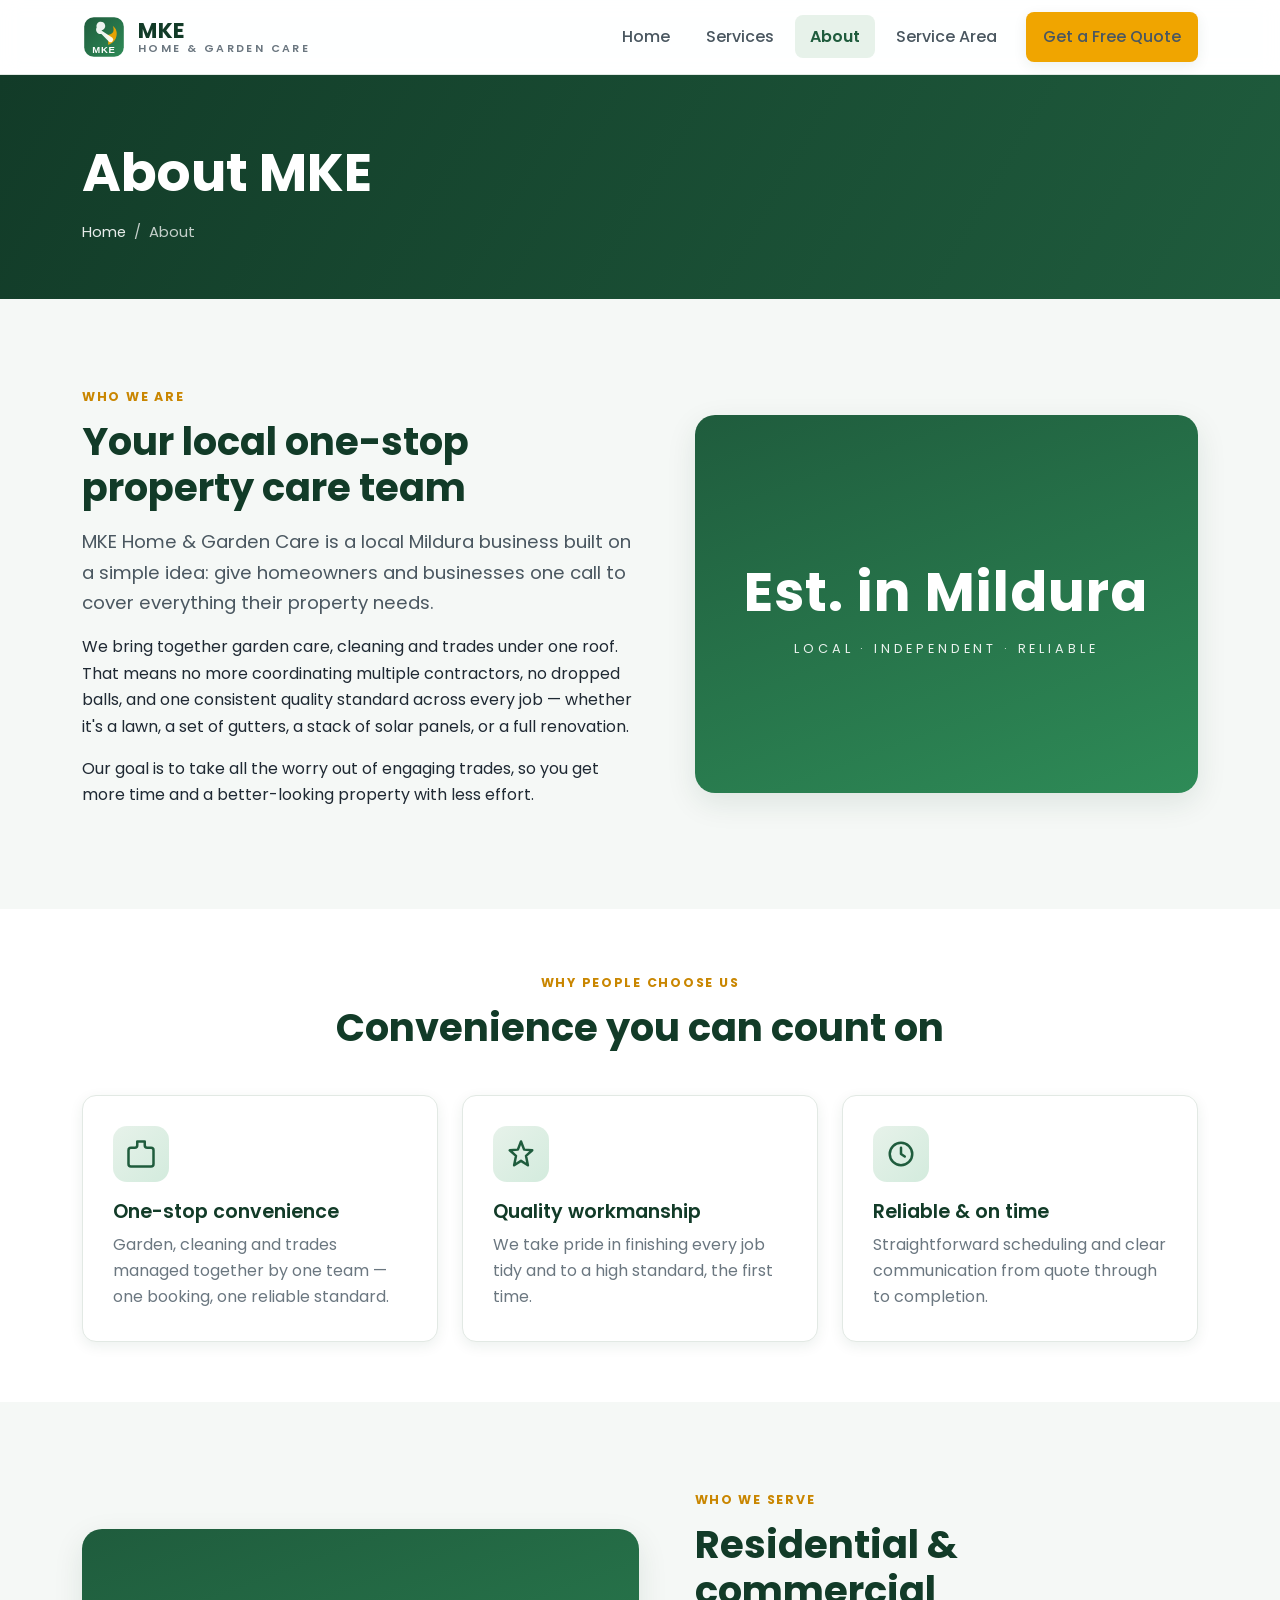
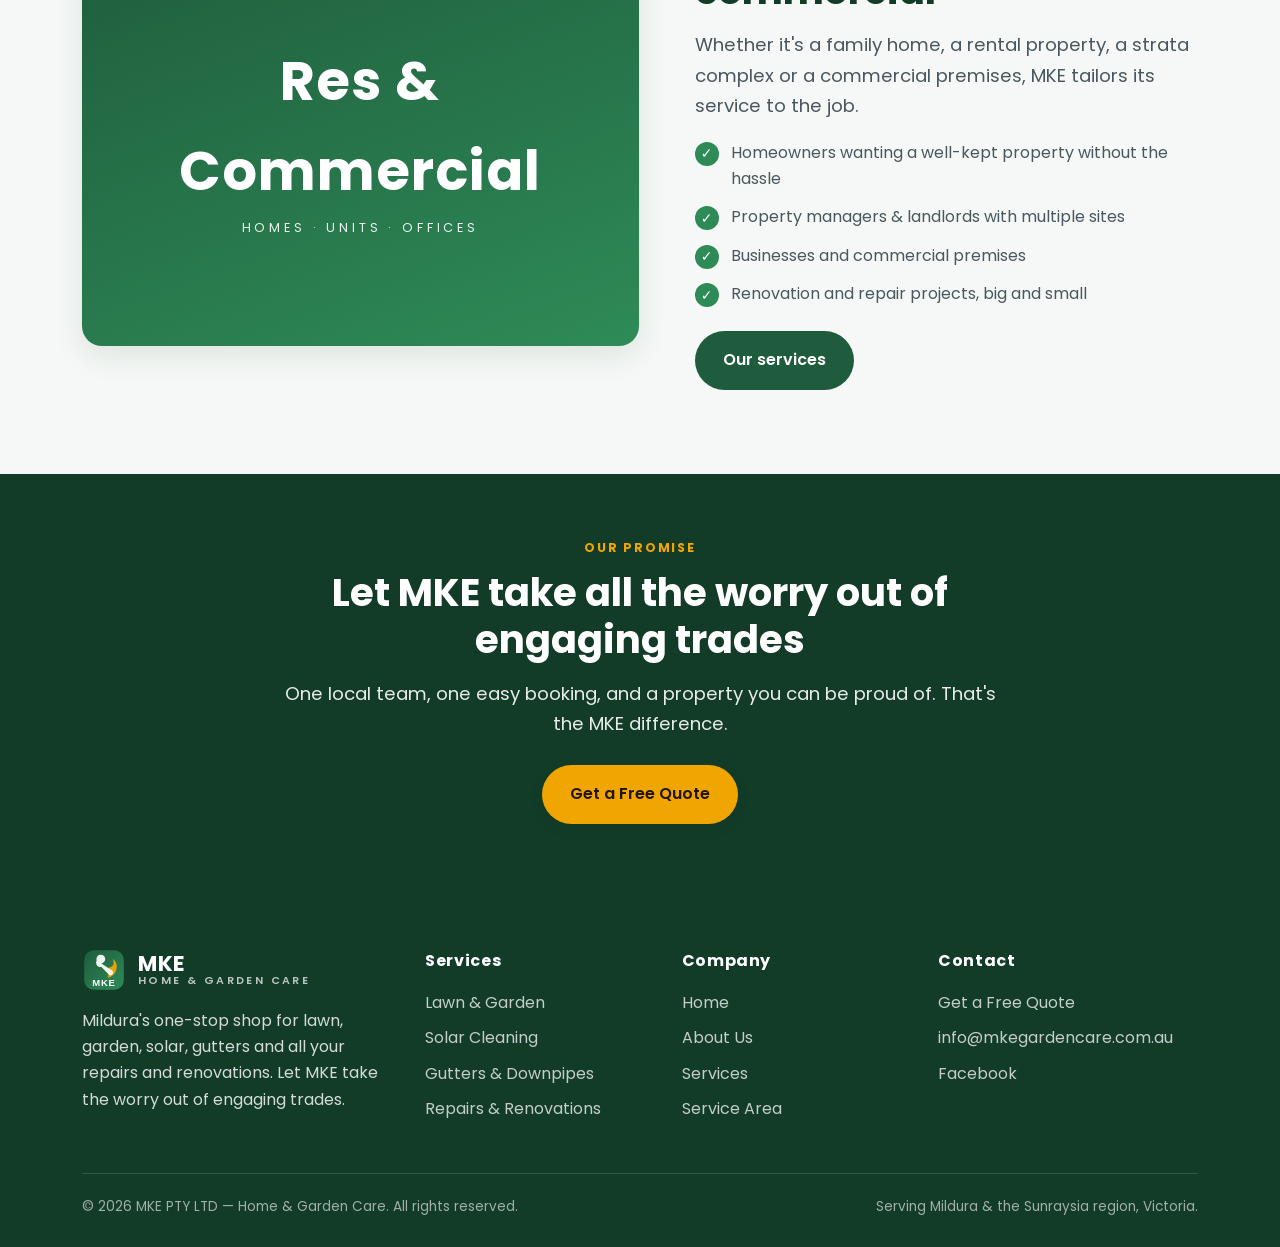
==== about.html @ 0d0ddcfd "Initial site: MKE Home & Garden Care" ====
<!DOCTYPE html>
<html lang="en">
<head>
  <meta charset="UTF-8" />
  <meta name="viewport" content="width=device-width, initial-scale=1.0" />
  <title>About | MKE Home &amp; Garden Care — Mildura</title>
  <meta name="description" content="About MKE Home & Garden Care, Mildura's one-stop shop for residential and commercial lawn, garden, solar cleaning, gutter maintenance, and repairs and renovations." />
  <link rel="preconnect" href="https://fonts.googleapis.com" />
  <link rel="preconnect" href="https://fonts.gstatic.com" crossorigin />
  <link href="https://fonts.googleapis.com/css2?family=Poppins:wght@400;500;600;700&display=swap" rel="stylesheet" />
  <link rel="icon" href="assets/logo.svg" type="image/svg+xml" />
  <link rel="stylesheet" href="css/style.css" />
</head>
<body>

  <header class="site-header">
    <div class="container nav">
      <a class="brand" href="index.html">
        <img src="assets/logo.svg" alt="MKE logo" />
        <span class="brand-name"><b>MKE</b><span class="brand-sub">Home &amp; Garden Care</span></span>
      </a>
      <nav>
        <ul class="nav-links">
          <li><a href="index.html">Home</a></li>
          <li><a href="services.html">Services</a></li>
          <li><a href="about.html" class="active">About</a></li>
          <li><a href="contact.html">Service Area</a></li>
          <li class="nav-cta"><a class="btn btn-primary" href="contact.html">Get a Free Quote</a></li>
        </ul>
      </nav>
      <button class="nav-toggle" aria-label="Toggle menu"><span></span><span></span><span></span></button>
    </div>
  </header>

  <section class="page-banner">
    <div class="container">
      <h1>About MKE</h1>
      <p class="breadcrumb"><a href="index.html">Home</a> &nbsp;/&nbsp; About</p>
    </div>
  </section>

  <section class="section">
    <div class="container split">
      <div>
        <span class="eyebrow">Who we are</span>
        <h2>Your local one-stop property care team</h2>
        <p class="lead">MKE Home &amp; Garden Care is a local Mildura business built on a simple idea: give homeowners and businesses one call to cover everything their property needs.</p>
        <p>We bring together garden care, cleaning and trades under one roof. That means no more coordinating multiple contractors, no dropped balls, and one consistent quality standard across every job — whether it's a lawn, a set of gutters, a stack of solar panels, or a full renovation.</p>
        <p>Our goal is to take all the worry out of engaging trades, so you get more time and a better-looking property with less effort.</p>
      </div>
      <div class="split-media"><div class="overlay"><div><div class="big">Est. in Mildura</div><div class="small">Local · Independent · Reliable</div></div></div></div>
    </div>
  </section>

  <!-- Values -->
  <section class="section section-tight" style="background:#fff;">
    <div class="container">
      <div class="text-center" style="max-width:640px;margin:0 auto 44px;">
        <span class="eyebrow">Why people choose us</span>
        <h2>Convenience you can count on</h2>
      </div>
      <div class="grid grid-3">
        <article class="card"><div class="icon"><svg viewBox="0 0 24 24" fill="none" stroke="currentColor" stroke-width="2" stroke-linecap="round" stroke-linejoin="round"><path d="M20 7h-3a2 2 0 0 1-2-2V2H9v3a2 2 0 0 1-2 2H4a2 2 0 0 0-2 2v11a2 2 0 0 0 2 2h16a2 2 0 0 0 2-2V9a2 2 0 0 0-2-2z"/></svg></div><h3>One-stop convenience</h3><p>Garden, cleaning and trades managed together by one team — one booking, one reliable standard.</p></article>
        <article class="card"><div class="icon"><svg viewBox="0 0 24 24" fill="none" stroke="currentColor" stroke-width="2" stroke-linecap="round" stroke-linejoin="round"><path d="M12 2l2.5 6.5L21 9l-5 4.5L17.5 21 12 17.5 6.5 21 8 13.5 3 9l6.5-.5z"/></svg></div><h3>Quality workmanship</h3><p>We take pride in finishing every job tidy and to a high standard, the first time.</p></article>
        <article class="card"><div class="icon"><svg viewBox="0 0 24 24" fill="none" stroke="currentColor" stroke-width="2" stroke-linecap="round" stroke-linejoin="round"><path d="M3 12a9 9 0 1 0 18 0 9 9 0 0 0-18 0z"/><path d="M12 7v5l3 2"/></svg></div><h3>Reliable &amp; on time</h3><p>Straightforward scheduling and clear communication from quote through to completion.</p></article>
      </div>
    </div>
  </section>

  <!-- Residential & commercial -->
  <section class="section">
    <div class="container split reverse">
      <div class="split-media"><div class="overlay"><div><div class="big">Res &amp; Commercial</div><div class="small">Homes · Units · Offices</div></div></div></div>
      <div>
        <span class="eyebrow">Who we serve</span>
        <h2>Residential &amp; commercial</h2>
        <p class="lead">Whether it's a family home, a rental property, a strata complex or a commercial premises, MKE tailors its service to the job.</p>
        <ul class="checklist">
          <li><span class="tick">✓</span> Homeowners wanting a well-kept property without the hassle</li>
          <li><span class="tick">✓</span> Property managers &amp; landlords with multiple sites</li>
          <li><span class="tick">✓</span> Businesses and commercial premises</li>
          <li><span class="tick">✓</span> Renovation and repair projects, big and small</li>
        </ul>
        <div style="margin-top:24px;"><a class="btn btn-green" href="services.html">Our services</a></div>
      </div>
    </div>
  </section>

  <!-- Promise -->
  <section class="section section-tight" style="background:var(--green-900);color:#fff;">
    <div class="container" style="text-align:center;max-width:760px;">
      <span class="eyebrow" style="color:var(--amber);">Our promise</span>
      <h2 style="color:#fff;">Let MKE take all the worry out of engaging trades</h2>
      <p style="color:rgba(255,255,255,.9);font-size:1.15rem;">One local team, one easy booking, and a property you can be proud of. That's the MKE difference.</p>
      <div style="margin-top:26px;"><a class="btn btn-primary" href="contact.html">Get a Free Quote</a></div>
    </div>
  </section>

  <footer class="site-footer">
    <div class="container">
      <div class="footer-grid">
        <div>
          <a class="brand" href="index.html" style="color:#fff;">
            <img src="assets/logo.svg" alt="MKE logo" />
            <span class="brand-name"><b style="color:#fff;">MKE</b><span class="brand-sub" style="color:rgba(255,255,255,.7);">Home &amp; Garden Care</span></span>
          </a>
          <p style="margin-top:16px;max-width:34ch;">Mildura's one-stop shop for lawn, garden, solar, gutters and all your repairs and renovations. Let MKE take the worry out of engaging trades.</p>
        </div>
        <div>
          <h4>Services</h4>
          <ul>
            <li><a href="services.html">Lawn &amp; Garden</a></li>
            <li><a href="services.html">Solar Cleaning</a></li>
            <li><a href="services.html">Gutters &amp; Downpipes</a></li>
            <li><a href="services.html">Repairs &amp; Renovations</a></li>
          </ul>
        </div>
        <div>
          <h4>Company</h4>
          <ul>
            <li><a href="index.html">Home</a></li>
            <li><a href="about.html">About Us</a></li>
            <li><a href="services.html">Services</a></li>
            <li><a href="contact.html">Service Area</a></li>
          </ul>
        </div>
        <div>
          <h4>Contact</h4>
          <ul>
            <li><a href="contact.html">Get a Free Quote</a></li>
            <li><a href="mailto:info@mkegardencare.com.au">info@mkegardencare.com.au</a></li>
            <li><a href="https://www.facebook.com/profile.php?id=100083560622544" target="_blank" rel="noopener">Facebook</a></li>
          </ul>
        </div>
      </div>
      <div class="footer-bottom">
        <span>© <span id="yr"></span> MKE PTY LTD — Home &amp; Garden Care. All rights reserved.</span>
        <span>Serving Mildura &amp; the Sunraysia region, Victoria.</span>
      </div>
    </div>
  </footer>

  <script src="assets/main.js"></script>
  <script>document.getElementById("yr").textContent = new Date().getFullYear();</script>
</body>
</html>
---- css/style.css ----
/* ============================================================
   MKE Home & Garden Care — shared stylesheet
   Palette: garden green + charcoal + solar amber
   ============================================================ */

:root {
  --green-900: #123b28;
  --green-700: #1f5c3d;
  --green-500: #2e8b57;
  --green-300: #7fc49a;
  --amber:     #f0a500;
  --amber-dark:#c98600;
  --charcoal:  #1f2933;
  --slate:     #4a5760;
  --muted:     #6b7780;
  --bg:        #f5f8f6;
  --line:      #e2e9e4;
  --white:     #ffffff;
  --shadow:    0 10px 30px rgba(18, 59, 40, 0.10);
  --shadow-sm: 0 4px 14px rgba(18, 59, 40, 0.08);
  --radius:    14px;
  --maxw:      1160px;
  --font: "Poppins", "Segoe UI", system-ui, -apple-system, Roboto, Helvetica, Arial, sans-serif;
}

* { box-sizing: border-box; }

html { scroll-behavior: smooth; }

body {
  margin: 0;
  font-family: var(--font);
  color: var(--charcoal);
  background: var(--bg);
  line-height: 1.65;
  -webkit-font-smoothing: antialiased;
}

img { max-width: 100%; display: block; }

a { color: var(--green-700); text-decoration: none; }
a:hover { color: var(--green-500); }

.container { width: 100%; max-width: var(--maxw); margin: 0 auto; padding: 0 22px; }

.section { padding: 84px 0; }
.section-tight { padding: 60px 0; }

.eyebrow {
  display: inline-block;
  font-size: 0.78rem;
  font-weight: 700;
  letter-spacing: 0.14em;
  text-transform: uppercase;
  color: var(--amber-dark);
  margin: 0 0 12px;
}

h1, h2, h3 { line-height: 1.2; margin: 0 0 16px; color: var(--green-900); }
h1 { font-size: clamp(2.1rem, 5vw, 3.3rem); font-weight: 700; }
h2 { font-size: clamp(1.6rem, 3.5vw, 2.4rem); font-weight: 700; }
h3 { font-size: 1.2rem; font-weight: 600; }
p  { margin: 0 0 16px; }
.lead { font-size: 1.15rem; color: var(--slate); }

.text-center { text-align: center; }
.mx-auto { margin-left: auto; margin-right: auto; }

/* ---------- Buttons ---------- */
.btn {
  display: inline-flex; align-items: center; gap: 9px;
  font-weight: 600; font-size: 1rem;
  padding: 14px 26px; border-radius: 999px;
  border: 2px solid transparent; cursor: pointer;
  transition: transform .15s ease, box-shadow .15s ease, background .15s ease, color .15s ease;
  white-space: nowrap;
}
.btn:hover { transform: translateY(-2px); }
.btn-primary { background: var(--amber); color: #231600; box-shadow: var(--shadow-sm); }
.btn-primary:hover { background: var(--amber-dark); color: #231600; }
.btn-outline { background: transparent; color: var(--white); border-color: rgba(255,255,255,.7); }
.btn-outline:hover { background: rgba(255,255,255,.12); color: #fff; }
.btn-green { background: var(--green-700); color: #fff; }
.btn-green:hover { background: var(--green-900); color: #fff; }
.btn-block { width: 100%; justify-content: center; }

/* ---------- Header / Nav ---------- */
.site-header {
  position: sticky; top: 0; z-index: 50;
  background: rgba(255,255,255,.92);
  backdrop-filter: saturate(180%) blur(10px);
  border-bottom: 1px solid var(--line);
}
.nav { display: flex; align-items: center; justify-content: space-between; height: 74px; }
.brand { display: flex; align-items: center; gap: 12px; font-weight: 700; color: var(--green-900); }
.brand .brand-name { line-height: 1.05; }
.brand .brand-name b { font-size: 1.35rem; letter-spacing: .5px; }
.brand .brand-sub { display: block; font-size: .68rem; letter-spacing: .22em; text-transform: uppercase; color: var(--muted); font-weight: 600; }
.brand img { height: 44px; width: 44px; }

.nav-links { display: flex; align-items: center; gap: 6px; list-style: none; margin: 0; padding: 0; }
.nav-links a {
  padding: 10px 15px; border-radius: 8px; font-weight: 500; color: var(--slate);
  transition: background .15s ease, color .15s ease;
}
.nav-links a:hover { background: #eaf3ee; color: var(--green-700); }
.nav-links a.active { color: var(--green-700); background: #e7f2ea; font-weight: 600; }
.nav-cta { margin-left: 8px; }

.nav-toggle {
  display: none; background: none; border: 0; cursor: pointer;
  width: 44px; height: 44px; padding: 0; align-items: center; justify-content: center;
}
.nav-toggle span { display: block; width: 24px; height: 2px; background: var(--charcoal); margin: 5px auto; transition: .2s; }

/* ---------- Hero ---------- */
.hero {
  position: relative; color: #fff;
  background:
    linear-gradient(115deg, rgba(18,59,40,.94) 0%, rgba(31,92,61,.86) 45%, rgba(46,139,87,.78) 100%),
    radial-gradient(1200px 500px at 85% -10%, rgba(240,165,0,.35), transparent 60%);
  background-color: var(--green-900);
  overflow: hidden;
}
.hero::after {
  content: ""; position: absolute; right: -120px; bottom: -120px;
  width: 420px; height: 420px; border-radius: 50%;
  background: radial-gradient(circle at 30% 30%, rgba(240,165,0,.5), transparent 65%);
  filter: blur(10px); opacity: .55;
}
.hero .container { position: relative; z-index: 2; padding-top: 92px; padding-bottom: 96px; }
.hero h1 { color: #fff; max-width: 15ch; }
.hero .lead { color: rgba(255,255,255,.9); max-width: 52ch; font-size: 1.2rem; }
.hero-actions { display: flex; gap: 14px; flex-wrap: wrap; margin-top: 30px; }
.hero-badges { display: flex; gap: 26px; flex-wrap: wrap; margin-top: 44px; }
.hero-badges .hb { display: flex; align-items: center; gap: 10px; color: rgba(255,255,255,.92); }
.hero-badges .hb strong { display: block; font-size: 1.5rem; color: #fff; }
.hero-badges .hb span { font-size: .85rem; }
.pill {
  display: inline-flex; align-items: center; gap: 8px;
  background: rgba(255,255,255,.12); border: 1px solid rgba(255,255,255,.22);
  padding: 8px 16px; border-radius: 999px; font-size: .85rem; font-weight: 500; margin-bottom: 22px;
}
.pill .dot { width: 8px; height: 8px; border-radius: 50%; background: var(--amber); }

/* ---------- Cards / grids ---------- */
.grid { display: grid; gap: 24px; }
.grid-3 { grid-template-columns: repeat(3, 1fr); }
.grid-2 { grid-template-columns: repeat(2, 1fr); }
.grid-4 { grid-template-columns: repeat(4, 1fr); }

.card {
  background: #fff; border: 1px solid var(--line); border-radius: var(--radius);
  padding: 30px; box-shadow: var(--shadow-sm);
  transition: transform .18s ease, box-shadow .18s ease, border-color .18s ease;
}
.card:hover { transform: translateY(-5px); box-shadow: var(--shadow); border-color: var(--green-300); }
.card .icon {
  width: 56px; height: 56px; border-radius: 14px; display: grid; place-items: center;
  background: linear-gradient(135deg, #e7f2ea, #d3ebdd); color: var(--green-700); margin-bottom: 18px;
}
.card .icon svg { width: 30px; height: 30px; }
.card h3 { margin-bottom: 8px; }
.card p { color: var(--muted); margin: 0; }

/* ---------- Feature split ---------- */
.split { display: grid; grid-template-columns: 1.05fr .95fr; gap: 56px; align-items: center; }
.split.reverse .split-media { order: -1; }
.split-media {
  border-radius: 20px; overflow: hidden; box-shadow: var(--shadow);
  background: linear-gradient(160deg, #1f5c3d, #2e8b57); aspect-ratio: 4/3; position: relative;
}
.split-media .overlay {
  position: absolute; inset: 0; display: grid; place-items: center; color: #fff; text-align: center; padding: 30px;
}
.split-media .overlay .big { font-size: 3.4rem; font-weight: 700; letter-spacing: 1px; }
.split-media .overlay .small { letter-spacing: .3em; text-transform: uppercase; font-size: .8rem; opacity: .9; }

.checklist { list-style: none; margin: 18px 0 0; padding: 0; display: grid; gap: 12px; }
.checklist li { display: flex; gap: 12px; align-items: flex-start; color: var(--slate); }
.checklist .tick {
  flex: none; width: 24px; height: 24px; border-radius: 50%; background: var(--green-500); color: #fff;
  display: grid; place-items: center; font-size: 14px; margin-top: 2px;
}

/* ---------- Stats ---------- */
.stats { background: var(--green-900); color: #fff; }
.stats .grid-4 { gap: 18px; text-align: center; }
.stats .stat strong { display: block; font-size: 2.4rem; color: var(--amber); font-weight: 700; }
.stats .stat span { color: rgba(255,255,255,.85); font-size: .95rem; }

/* ---------- Process ---------- */
.step { text-align: center; position: relative; }
.step .num {
  width: 54px; height: 54px; border-radius: 50%; margin: 0 auto 16px;
  background: var(--green-700); color: #fff; display: grid; place-items: center; font-weight: 700; font-size: 1.25rem;
}
.step h3 { margin-bottom: 6px; }
.step p { color: var(--muted); margin: 0; font-size: .96rem; }

/* ---------- Testimonials ---------- */
.quote { background: #fff; border: 1px solid var(--line); border-radius: var(--radius); padding: 30px; box-shadow: var(--shadow-sm); }
.quote .stars { color: var(--amber); letter-spacing: 2px; margin-bottom: 12px; }
.quote p { font-size: 1.02rem; color: var(--slate); }
.quote .who { display: flex; align-items: center; gap: 12px; margin-top: 18px; }
.quote .who .av { width: 44px; height: 44px; border-radius: 50%; background: var(--green-500); color: #fff; display: grid; place-items: center; font-weight: 700; }
.quote .who b { display: block; color: var(--green-900); }
.quote .who small { color: var(--muted); }

/* ---------- CTA band ---------- */
.cta-band {
  background: linear-gradient(120deg, var(--green-700), var(--green-500));
  color: #fff; border-radius: 24px; padding: 56px; text-align: center; box-shadow: var(--shadow);
}
.cta-band h2 { color: #fff; }
.cta-band p { color: rgba(255,255,255,.9); max-width: 55ch; margin: 0 auto 26px; font-size: 1.1rem; }
.cta-band .hero-actions { justify-content: center; }

/* ---------- Contact ---------- */
.contact-grid { display: grid; grid-template-columns: 1fr 1.1fr; gap: 48px; align-items: start; }
.contact-item { display: flex; gap: 14px; margin-bottom: 22px; }
.contact-item .ci-icon {
  flex: none; width: 46px; height: 46px; border-radius: 12px; background: #e7f2ea; color: var(--green-700);
  display: grid; place-items: center;
}
.contact-item b { display: block; color: var(--green-900); }
.contact-item span, .contact-item a { color: var(--muted); }

.form { background: #fff; border: 1px solid var(--line); border-radius: var(--radius); padding: 32px; box-shadow: var(--shadow-sm); }
.field { margin-bottom: 18px; }
.field label { display: block; font-weight: 600; font-size: .9rem; margin-bottom: 7px; color: var(--green-900); }
.field input, .field select, .field textarea {
  width: 100%; padding: 13px 15px; border: 1px solid var(--line); border-radius: 10px;
  font-family: inherit; font-size: 1rem; background: #fbfcfb; color: var(--charcoal);
}
.field input:focus, .field select:focus, .field textarea:focus {
  outline: none; border-color: var(--green-500); background: #fff; box-shadow: 0 0 0 3px rgba(46,139,87,.15);
}
.field textarea { resize: vertical; min-height: 120px; }
.form-row { display: grid; grid-template-columns: 1fr 1fr; gap: 16px; }
.form .note { font-size: .82rem; color: var(--muted); margin-top: 12px; }
.form-ok { display: none; background: #e7f2ea; color: var(--green-900); border: 1px solid var(--green-300); border-radius: 10px; padding: 14px 16px; margin-bottom: 18px; font-weight: 500; }
.form-ok.show { display: block; }

/* ---------- Service area ---------- */
.area-list { display: grid; grid-template-columns: repeat(3, 1fr); gap: 10px 24px; list-style: none; margin: 0; padding: 0; }
.area-list li { position: relative; padding-left: 22px; color: var(--slate); }
.area-list li::before { content: "✓"; position: absolute; left: 0; color: var(--green-500); font-weight: 700; }

/* ---------- Footer ---------- */
.site-footer { background: var(--green-900); color: rgba(255,255,255,.82); padding: 64px 0 28px; margin-top: 0; }
.footer-grid { display: grid; grid-template-columns: 1.4fr 1fr 1fr 1.2fr; gap: 40px; }
.site-footer h4 { color: #fff; font-size: 1rem; margin: 0 0 16px; letter-spacing: .04em; }
.site-footer ul { list-style: none; margin: 0; padding: 0; display: grid; gap: 9px; }
.site-footer a { color: rgba(255,255,255,.75); }
.site-footer a:hover { color: var(--amber); }
.site-footer .brand-name { color: #fff; }
.footer-bottom { border-top: 1px solid rgba(255,255,255,.14); margin-top: 44px; padding-top: 22px; display: flex; justify-content: space-between; flex-wrap: wrap; gap: 12px; font-size: .85rem; color: rgba(255,255,255,.6); }

/* ---------- Page banner ---------- */
.page-banner {
  background: linear-gradient(120deg, var(--green-900), var(--green-700)); color: #fff; padding: 66px 0 54px;
}
.page-banner h1 { color: #fff; }
.breadcrumb { color: rgba(255,255,255,.75); font-size: .92rem; margin: 0; }
.breadcrumb a { color: rgba(255,255,255,.9); }

/* ---------- Responsive ---------- */
@media (max-width: 900px) {
  .grid-3, .grid-4 { grid-template-columns: repeat(2, 1fr); }
  .split, .contact-grid { grid-template-columns: 1fr; gap: 34px; }
  .split.reverse .split-media { order: 0; }
  .footer-grid { grid-template-columns: 1fr 1fr; }
  .nav-links {
    position: absolute; top: 74px; left: 0; right: 0; background: #fff; flex-direction: column; align-items: stretch;
    gap: 2px; padding: 12px 22px 20px; border-bottom: 1px solid var(--line); box-shadow: var(--shadow);
    display: none;
  }
  .nav-links.open { display: flex; }
  .nav-links a { padding: 12px 14px; }
  .nav-cta { margin: 8px 0 0; }
  .nav-toggle { display: flex; }
}
@media (max-width: 560px) {
  .section { padding: 60px 0; }
  .grid-2, .grid-3, .grid-4, .form-row, .area-list { grid-template-columns: 1fr; }
  .cta-band { padding: 40px 26px; }
  .footer-grid { grid-template-columns: 1fr; }
  .hero-badges { gap: 18px; }
}
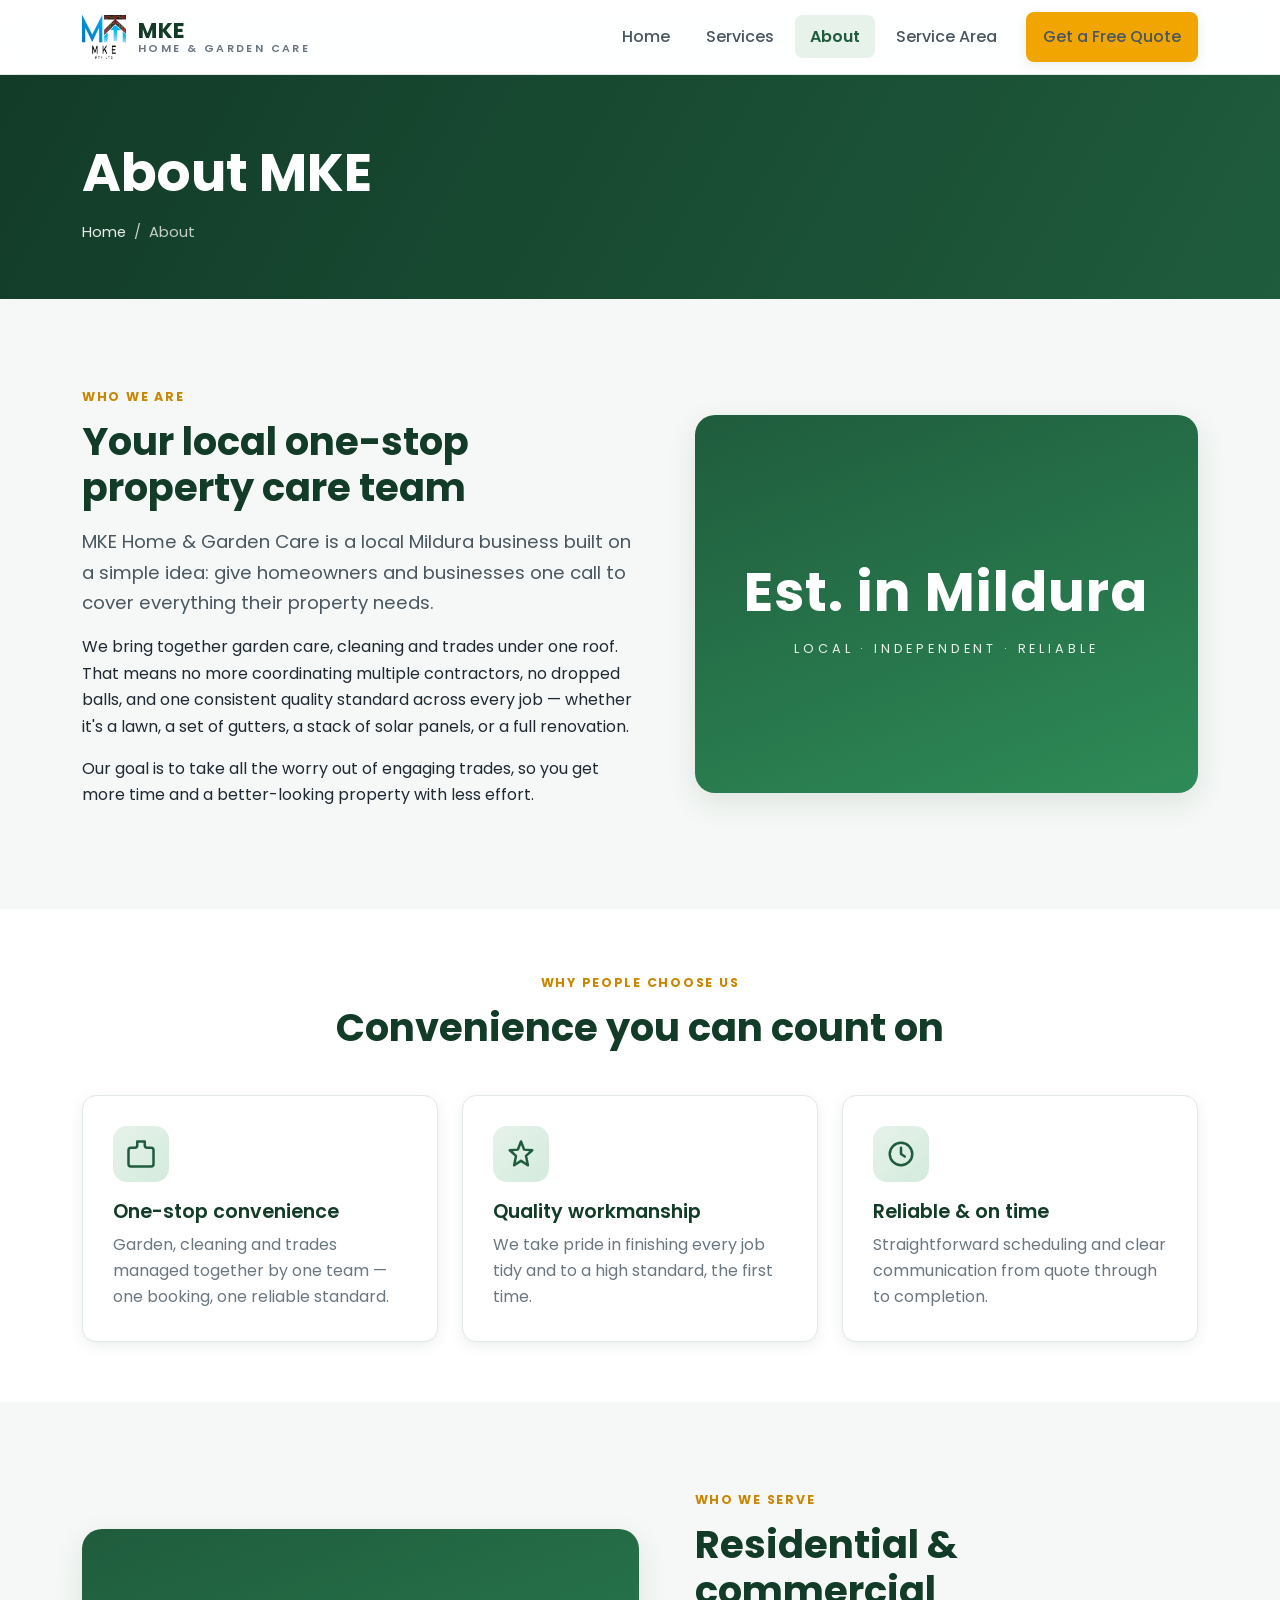
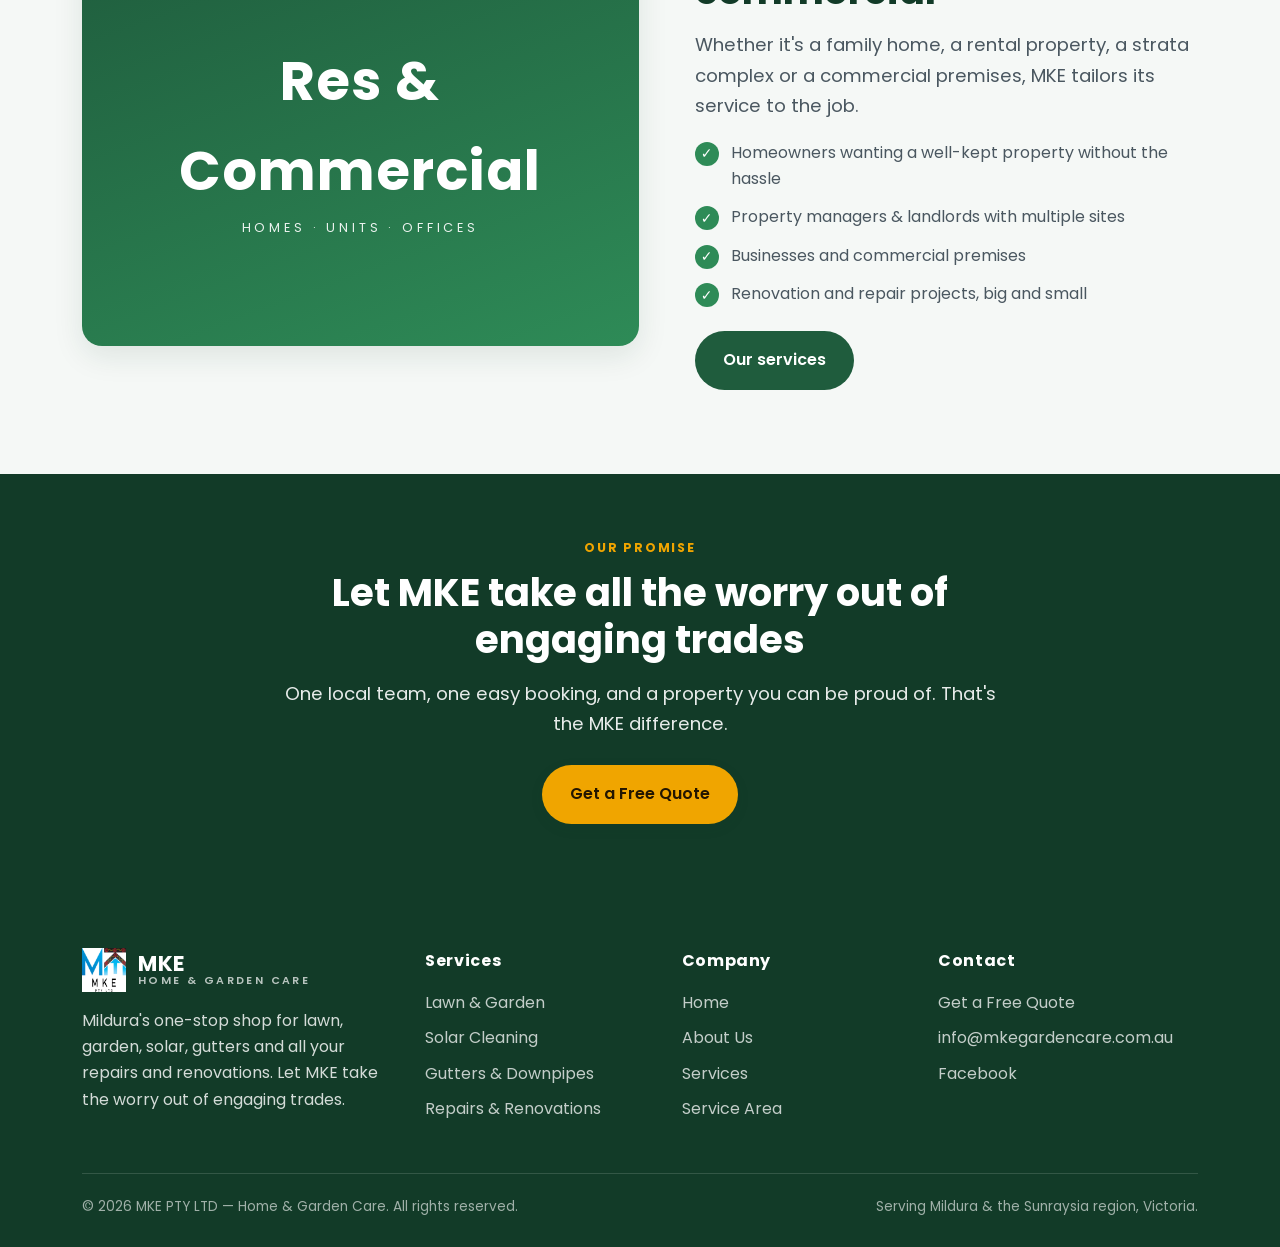
==== commit 70f816ee: "Use real MKE logo from Facebook" ====
--- a/about.html
+++ b/about.html
@@ -8,7 +8,7 @@
   <link rel="preconnect" href="https://fonts.googleapis.com" />
   <link rel="preconnect" href="https://fonts.gstatic.com" crossorigin />
   <link href="https://fonts.googleapis.com/css2?family=Poppins:wght@400;500;600;700&display=swap" rel="stylesheet" />
-  <link rel="icon" href="assets/logo.svg" type="image/svg+xml" />
+  <link rel="icon" href="assets/mke-logo.png" type="image/png" />
   <link rel="stylesheet" href="css/style.css" />
 </head>
 <body>
@@ -16,7 +16,7 @@
   <header class="site-header">
     <div class="container nav">
       <a class="brand" href="index.html">
-        <img src="assets/logo.svg" alt="MKE logo" />
+        <img src="assets/mke-logo.png" alt="MKE logo" />
         <span class="brand-name"><b>MKE</b><span class="brand-sub">Home &amp; Garden Care</span></span>
       </a>
       <nav>
@@ -101,7 +101,7 @@
       <div class="footer-grid">
         <div>
           <a class="brand" href="index.html" style="color:#fff;">
-            <img src="assets/logo.svg" alt="MKE logo" />
+            <img src="assets/mke-logo.png" alt="MKE logo" />
             <span class="brand-name"><b style="color:#fff;">MKE</b><span class="brand-sub" style="color:rgba(255,255,255,.7);">Home &amp; Garden Care</span></span>
           </a>
           <p style="margin-top:16px;max-width:34ch;">Mildura's one-stop shop for lawn, garden, solar, gutters and all your repairs and renovations. Let MKE take the worry out of engaging trades.</p>
